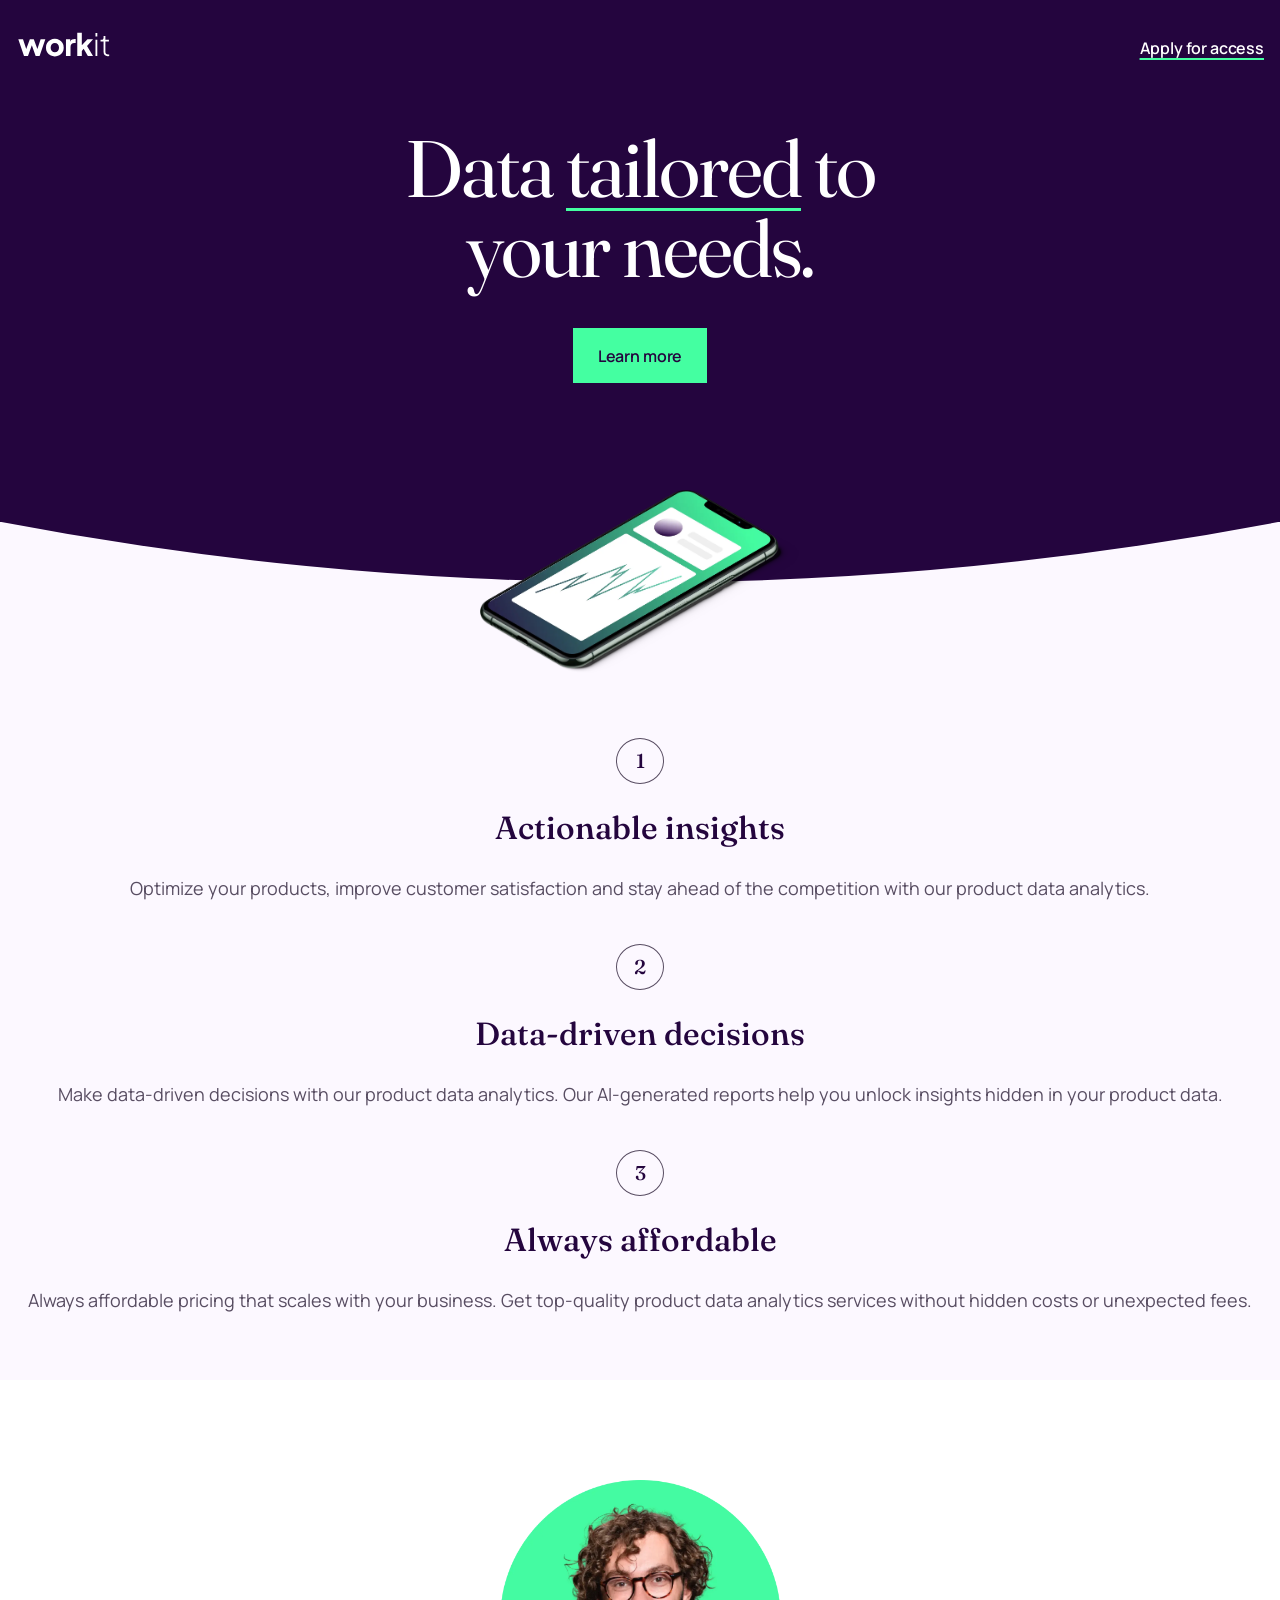
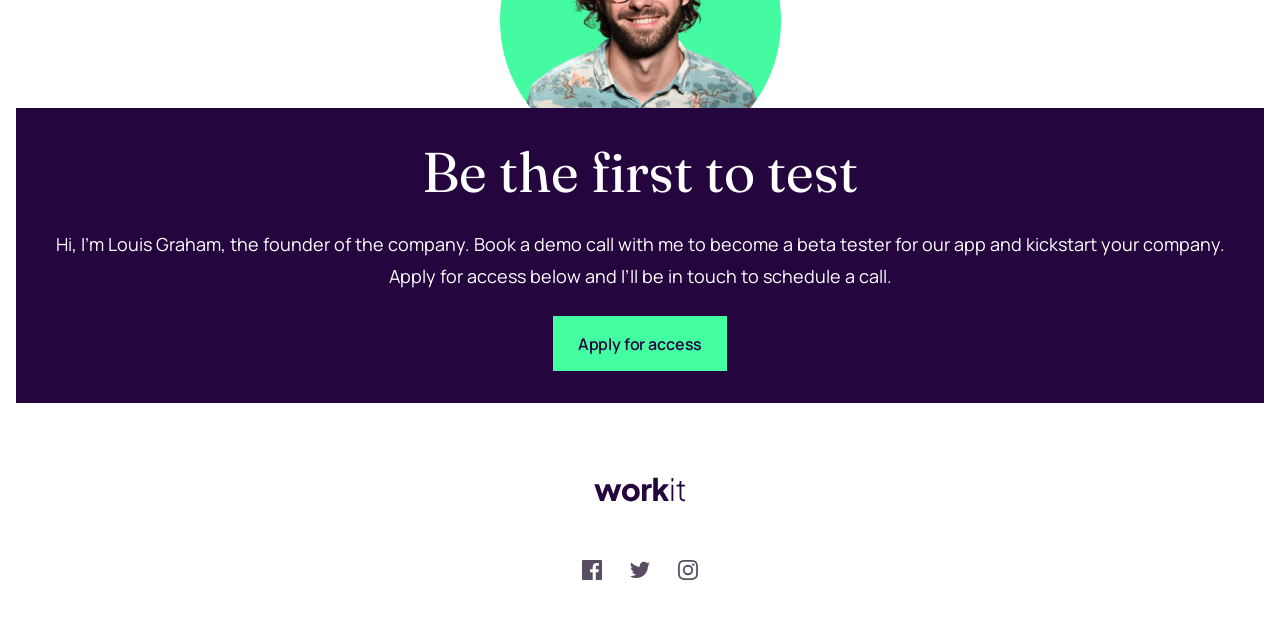
==== index.html @ 3f11b243 "Updated file structure" ====
<!DOCTYPE html>
<html lang="en">
<head>
  <meta charset="UTF-8">
  <meta name="viewport" content="width=device-width, initial-scale=1.0">

  <link rel="icon" type="image/png" sizes="32x32" href="./assets/images/favicon-32x32.png">
  
  <link rel="preconnect" href="https://fonts.googleapis.com">
  <link rel="preconnect" href="https://fonts.gstatic.com" crossorigin>
  <link href="https://fonts.googleapis.com/css2?family=Fraunces:ital,opsz,wght@0,9..144,100..900;1,9..144,100..900&family=Manrope:wght@200..800&display=swap" rel="stylesheet">
  
  <link rel="stylesheet" href="./index.css">
  
  <title>Frontend Mentor | Workit landing page</title>
</head>
<body>
  <section class="section section-1 bg-dark-purple">
    <nav>
      <img class="home-logo" alt="workit logo" src="./assets/images/logo-light.svg" />
      <button class="button button-secondary">Apply for access</button>
    </nav>
    <div class="hero">
      <h1 class="heading-l">Data <span class="underline">tailored</span> to<br  /> your needs.</h1>
      <button class="button button-primary">Learn more</button>
    </div>
  </section>
  <section class="section section-2 bg-ghost-white">
    <img class="hero-image" alt="phone" src="./assets/images/image-hero.webp" />
    <div class="features">
      <div class="features-item">
        <p class="features-number dark-purple">1</p>
        <div class="features-content">
          <h2 class="heading-s">Actionable insights</h2>
          <p> Optimize your products, improve customer satisfaction and stay ahead of the competition with our product data analytics.</p>
        </div>
      </div>
      <div class="features-item">
        <p class="features-number dark-purple">2</p>
        <div class="features-content">
          <h2 class="heading-s">Data-driven decisions</h2>
          <p>Make data-driven decisions with our product data analytics. Our AI-generated reports help you unlock insights hidden in your product data.</p>
        </div>
      </div>
      <div class="features-item">
        <p class="features-number dark-purple">3</p>
        <div class="features-content">
          <h2 class="heading-s">Always affordable</h2>
          <p>Always affordable pricing that scales with your business. Get top-quality product data analytics services without hidden costs or unexpected fees.</p>
        </div>
      </div>
    </div>
  </section>
  <section class="section section-3">
    <img class="founder" alt="founder" src="./assets/images/image-founder.webp"/>
    <div class="call-to-action bg-dark-purple white">
      <h2 class="heading-m">Be the first to test</h2>
      <p> Hi, I'm Louis Graham, the founder of the company. Book a demo call with me to become a beta tester for our app and kickstart your company. Apply for access below and I’ll be in touch to schedule a call.</p>
      <button class="button button-primary">Apply for access</button>
    </div>
  </section>
  <section class="section section-4">
    <img class="bottom-logo" alt="workit logo" src="./assets/images/logo-dark.svg"/>
    <div class="social-links">
      <img alt="facebook logo" src="./assets/images/icon-facebook.svg"/>
      <img alt="twitter logo" src="./assets/images/icon-twitter.svg" />
      <img alt="instagram logo" src="./assets/images/icon-instagram.svg"/>
    </div>
  </section>
</body>
</html>
---- index.css ----
/* Reset */
* {
	box-sizing: border-box;
	margin: 0;
	padding: 0;
	border: none;
}

/* Colors */
:root {
	--Dark-purple: #24053e;
	--Davys-grey: #584d62;
	--Eucalyptus: #44ffa1;
	--Ghost-white: #fcf8ff;
	--White: #fff;
}
.dark-purple {
	color: var(--Dark-purple);
}
.bg-dark-purple {
	background-color: var(--Dark-purple);
}
.davys-grey {
	color: var(--Davys-grey);
}
.bg-davys-grey {
	background-color: var(--Davys-grey);
}
.eucalpytus {
	color: var(--Eucalyptus);
}
.bg-eucalyptus {
	background-color: var(--Eucalyptus);
}
.ghost-white {
	color: var(--Ghost-white);
}
.bg-ghost-white {
	background-color: var(--Ghost-white);
}
.white {
	color: var(--White);
}
.bg-white {
	background-color: var(--White)
}

/* Typography */
body {
	font-family: "Manrope", sans-serif;
	font-size: 16px;
	line-height: 28px;
}

.heading-l {
	font-family: "Fraunces", serif;
	font-size: 50px;
	line-height: 50px;
	letter-spacing: -2px;
	font-weight: 400;
	color: var(--White);
}
.heading-m {
	font-family: "Fraunces", serif;
	font-size: 32px;
	line-height: 48px;
	font-weight: 400;
}
.heading-s {
	font-family: "Fraunces", serif;
	font-size: 28px;
	line-height: 36px;
	font-weight: 500;
	color: var(--Dark-purple);
}

@media (min-width: 768px) {
	.heading-l {
		font-size: 60px;
		line-height: 60px;
	}
	.heading-m {
		font-size: 48px;
		line-height: 56px;
	}
}
@media (min-width: 1024px) {
	body {
		font-size: 18px;
		line-height: 32px;
	}
	.heading-l {
		font-size: 80px;
		line-height: 80px;
	}
	.heading-m {
		font-size: 56px;
		line-height: 64px;
	}
	.heading-s {
		font-size: 32px;
		line-height: 40px;
	}
	.button {
		font-size: 18px;
		line-height: 32px;
		letter-spacing: -0.18px;
	}
}

/* Buttons */
.button {
	font-weight: 600;
	font-family: "Manrope", sans-serif;
	letter-spacing: -0.16px;
	font-size: 16px;
	line-height: 32px;
	transition: 0.1s ease;
	cursor: pointer;
}

.button-primary {
	color: var(--Dark-purple);
	background-color: var(--Eucalyptus);
	border: 2px solid var(--Eucalyptus);
	padding: 9.5px 22.58px;
}
.button-primary:hover {
	color: var(--Eucalyptus);
	background-color: rgba(255, 255, 255, 0);
}

.button-secondary {
	color: var(--White);
	background-color: rgba(255, 255, 255, 0);
	text-decoration: underline 2px var(--Eucalyptus);
	text-underline-offset: 4px;
}
.button-secondary:hover {
	color: var(--Eucalyptus);
}

/* Misc Utility */
.underline {
	text-decoration: underline 3px var(--Eucalyptus);
	text-underline-offset: 11px;
}
.curved-bottom {
	height: 4.72vw;
	clip-path: ellipse(266vw 266vw at 50% calc(100% - 266vw));
}

/* Layout */
.section {
	position: relative;
}
.section-1 {
	text-align: center;
	display: flex;
	flex-direction: column;
	align-items: center;
	padding: 32px 16px 139px 16px;
	gap: 64px;
}

nav {
	width: 100%;
	display: flex;
	justify-content: space-between;
}
.home-logo {
	width: 95.76px;
	height: 24.61px;
}
.hero {
	display: flex;
	flex-direction: column;
	gap: 40px;
	align-items: center;
}

.hero-image {
	width: 320px;
	height: 184px;
	position: absolute;
	left: 50%;
	transform: translate(-50%, -50%);
	z-index: 1;
}

.section-2::before {
	content: '';
	display: block;
	height: 4.72vw;
	background-color: var(--Dark-purple);
	clip-path: ellipse(266vw 266vw at 50% calc(100% - 266vw));
}
.section-2 {
	color: var(--Davys-grey);
}

.features {
	display: flex;
	flex-direction: column;
	gap: 40px;
	padding: 156px 16px 64px 16px;
}
.features-item {
	display: flex;
	flex-direction: column;
	align-items: center;
	gap: 24px;
}
.features-number {
	width: 48px;
	height: 46px;
	display: flex;
	align-items: center;
	justify-content: center;
	font-family: "Fraunces", serif;
	font-size: 20px;
	line-height: 36px;
	font-weight: 500;
	border: 1px solid var(--Davys-grey);
	border-radius: 100%;
}
.features-content {
	display: flex;
	flex-direction: column;
	align-items: center;
	gap: 24px;
	text-align: center;
}

.section-3 {
	margin-top: 100px;
	margin-bottom: 74px;
	padding: 0px 16px;
	text-align: center;
	display: flex;
	flex-direction: column;
	align-items: center;
}
.call-to-action {
	padding: 32px;
	display: flex;
	flex-direction: column;
	align-items: center;
	gap: 24px;
}

img.founder  {
	width: 281px;
	height: 281px;
	display: block;
	margin-bottom: -53px;
}

.section-4 {
	display: flex;
	flex-direction: column;
	gap: 58px;
	align-items: center;
	margin-bottom: 64px;
}
.bottom-logo {
	width: 95.76px;
	height: 24.61px;
}
.social-links {
	display: flex;
	gap: 28px;
}
.social-links img {
	height: 20px;
	width: 20px;
}
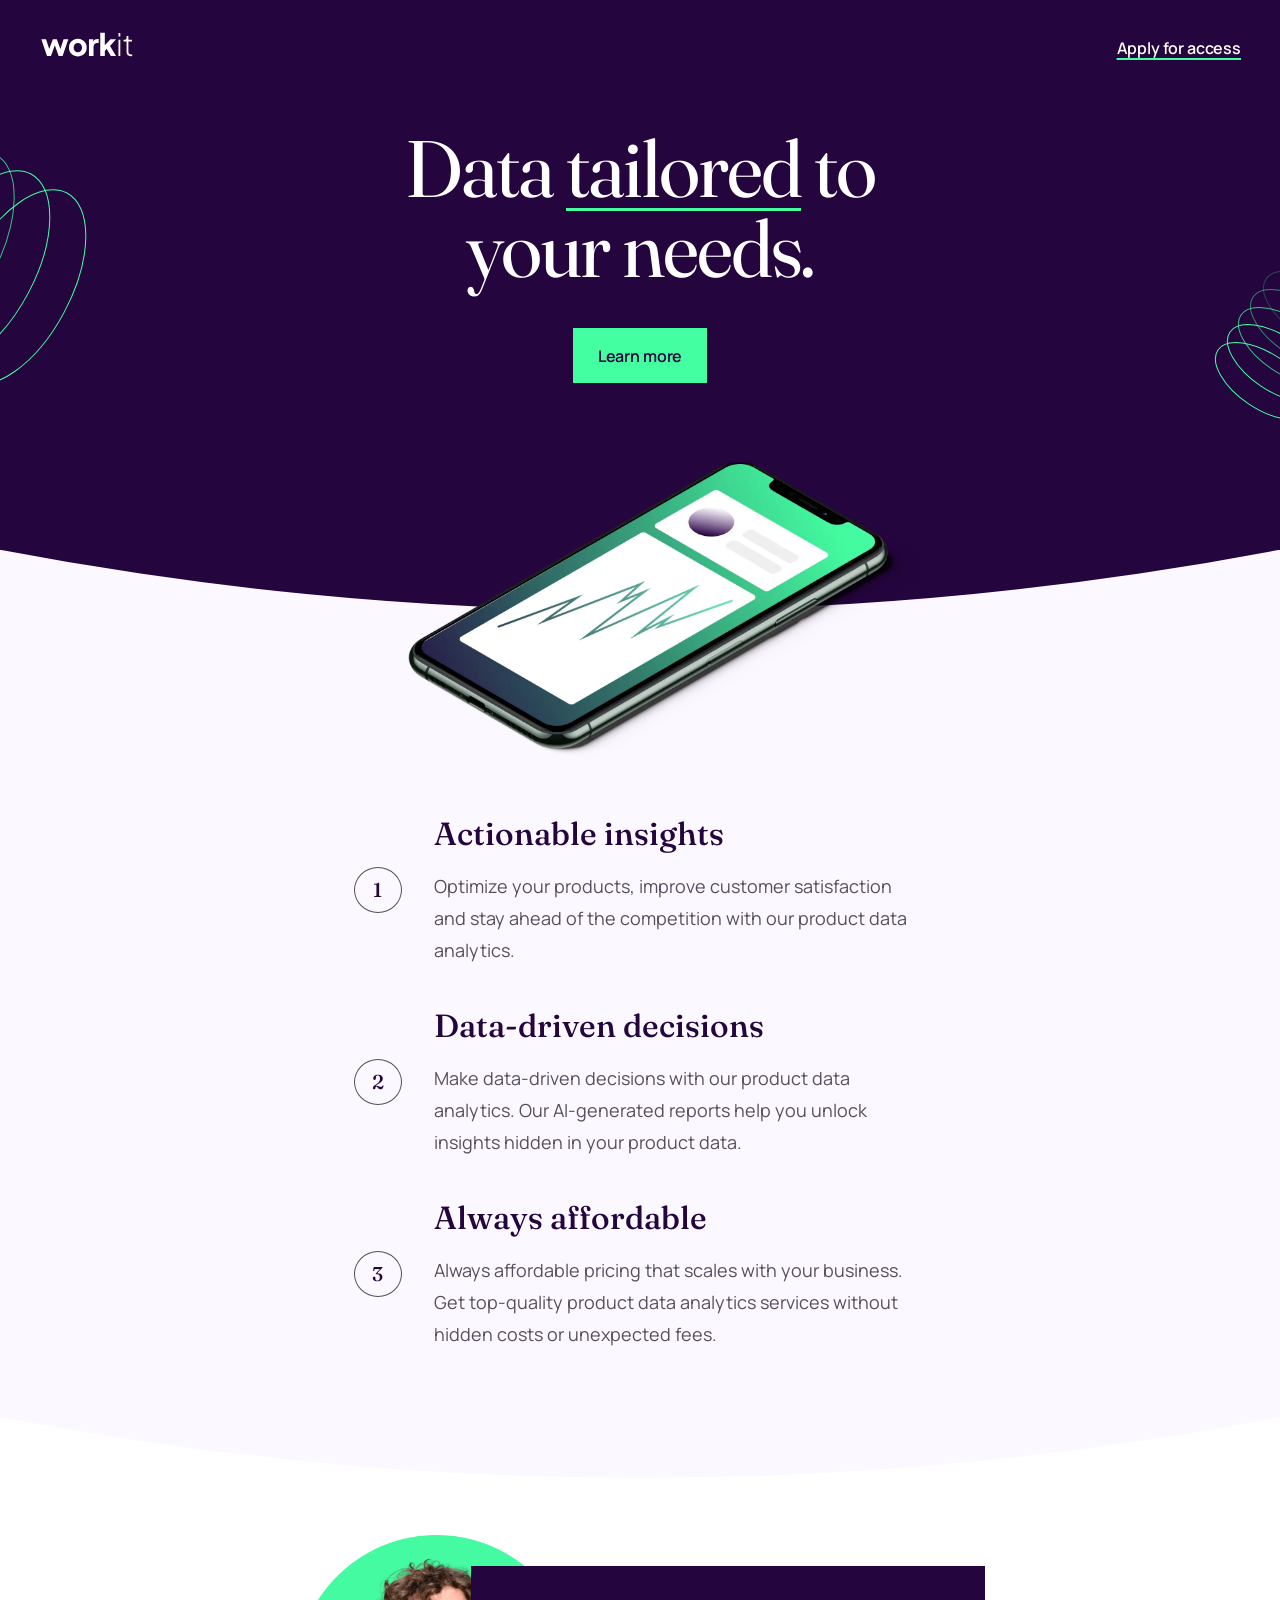
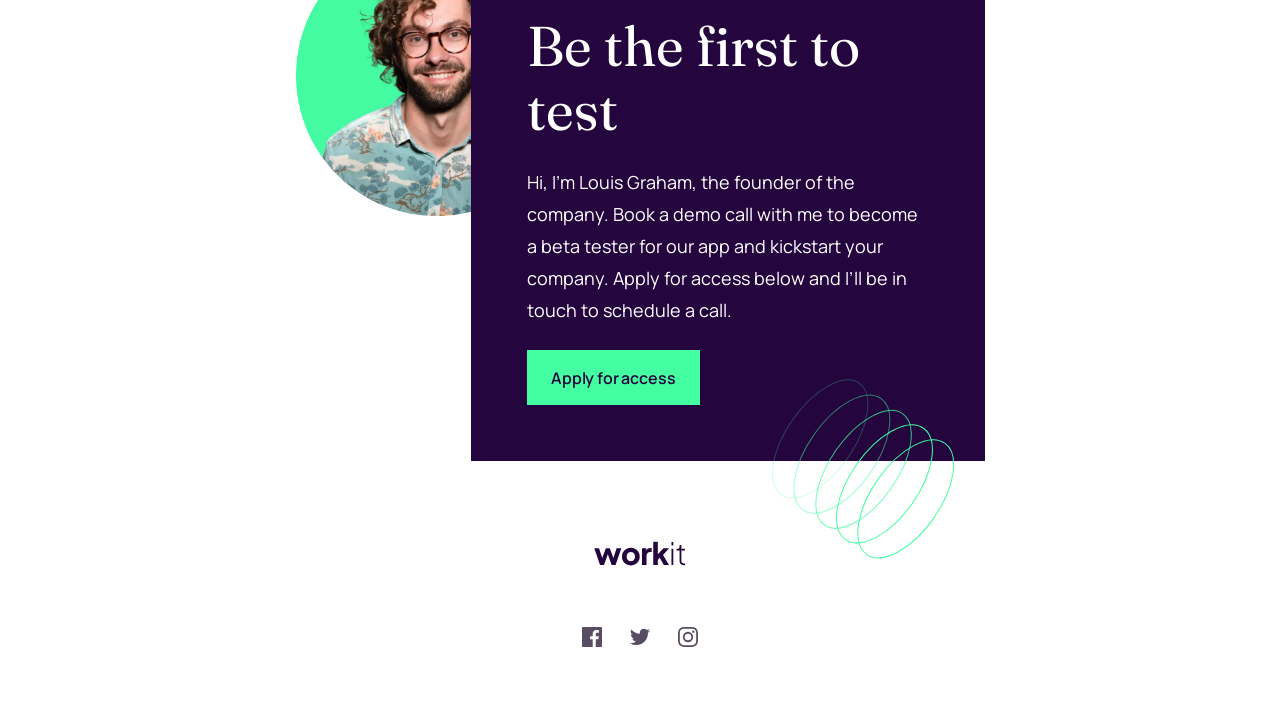
==== commit 570d3000: "Tablet styles completed" ====
--- a/index.html
+++ b/index.html
@@ -52,19 +52,21 @@
     </div>
   </section>
   <section class="section section-3">
-    <img class="founder" alt="founder" src="./assets/images/image-founder.webp"/>
-    <div class="call-to-action bg-dark-purple white">
-      <h2 class="heading-m">Be the first to test</h2>
-      <p> Hi, I'm Louis Graham, the founder of the company. Book a demo call with me to become a beta tester for our app and kickstart your company. Apply for access below and I’ll be in touch to schedule a call.</p>
-      <button class="button button-primary">Apply for access</button>
+    <div class="wrapper">
+      <img class="founder" alt="founder" src="./assets/images/image-founder.webp"/>
+      <div class="call-to-action bg-dark-purple white">
+        <h2 class="heading-m">Be the first to test</h2>
+        <p> Hi, I'm Louis Graham, the founder of the company. Book a demo call with me to become a beta tester for our app and kickstart your company. Apply for access below and I’ll be in touch to schedule a call.</p>
+        <button class="button button-primary">Apply for access</button>
+      </div>
     </div>
   </section>
   <section class="section section-4">
     <img class="bottom-logo" alt="workit logo" src="./assets/images/logo-dark.svg"/>
     <div class="social-links">
-      <img alt="facebook logo" src="./assets/images/icon-facebook.svg"/>
-      <img alt="twitter logo" src="./assets/images/icon-twitter.svg" />
-      <img alt="instagram logo" src="./assets/images/icon-instagram.svg"/>
+      <a><img alt="facebook logo" src="./assets/images/icon-facebook.svg"/></a>
+      <a><img alt="twitter logo" src="./assets/images/icon-twitter.svg" /></a>
+      <a><img alt="instagram logo" src="./assets/images/icon-instagram.svg"/></a>
     </div>
   </section>
 </body>
--- a/index.css
+++ b/index.css
@@ -162,6 +162,14 @@
 	padding: 32px 16px 139px 16px;
 	gap: 64px;
 }
+@media screen and (min-width: 768px) {
+	.section-1 {
+		padding: 32px 39px 167px 39px;
+		background-image: url('./assets/images/bg-pattern-1.svg'), url('./assets/images/bg-pattern-2.svg');
+		background-repeat: no-repeat, no-repeat;
+		background-position: -225px 90px, calc(100% + 95px) 255px;
+	}
+}
 
 nav {
 	width: 100%;
@@ -187,6 +195,13 @@
 	transform: translate(-50%, -50%);
 	z-index: 1;
 }
+@media screen and (min-width: 768px) {
+	.hero-image {
+		width: 514px;
+		height: 296px;
+		transform: translate(-45%, -50%);
+	}
+}
 
 .section-2::before {
 	content: '';
@@ -202,8 +217,9 @@
 .features {
 	display: flex;
 	flex-direction: column;
+	align-items: center;
 	gap: 40px;
-	padding: 156px 16px 64px 16px;
+	padding: 156px 16px 54px 16px;
 }
 .features-item {
 	display: flex;
@@ -213,6 +229,7 @@
 }
 .features-number {
 	width: 48px;
+	min-width: 48px;
 	height: 46px;
 	display: flex;
 	align-items: center;
@@ -231,12 +248,41 @@
 	gap: 24px;
 	text-align: center;
 }
-
+@media screen and (min-width: 768px) {
+	.features {
+		padding: 204px 97px 67px 97px;
+	}
+	.features-item {
+		flex-direction: row;
+		gap: 32px;
+		width: 573px;
+	}
+	.features-content {
+		text-align: left;
+		align-items: flex-start;
+		gap: 16px;
+	}
+}
+
+.section-3::before {
+	content: '';
+	display: block;
+	position: absolute;
+	top: 0;
+	height: 4.72vw;
+	width: 100%;
+	background-color: var(--Ghost-white);
+	clip-path: ellipse(266vw 266vw at 50% calc(100% - 266vw));
+}
 .section-3 {
-	margin-top: 100px;
-	margin-bottom: 74px;
-	padding: 0px 16px;
+	position: relative;
+	padding: 118px 16px 74px 16px;
 	text-align: center;
+	display: flex;
+	flex-direction: column;
+	align-items: center;
+}
+.section-3 .wrapper {
 	display: flex;
 	flex-direction: column;
 	align-items: center;
@@ -254,7 +300,48 @@
 	height: 281px;
 	display: block;
 	margin-bottom: -53px;
-}
+	position: relative;
+	z-index: -1;
+}
+@media screen and (min-width: 768px) {
+	.section-3 {
+		padding: 118px 40px 80px 40px;
+	}
+	.section-3 .wrapper {
+		position: relative;
+		height: 526px;
+		width: 689px;
+	}
+	
+	img.founder {
+		margin: 0px;
+		position: absolute;
+		top: 0px;
+		left: 0px;
+	}
+	
+	.call-to-action {
+		padding: 48px 56px 56px 56px;
+		position: absolute;
+		bottom: 0px;
+		right: 0px;
+		align-items: flex-start;
+		text-align: left;
+		width: 514px;
+		
+	}
+	.call-to-action::after {
+		content: '';
+		background-image: url(./assets/images/bg-pattern-3.svg);
+		background-repeat: no-repeat;
+		width: 202px;
+		height: 196px;
+		position: absolute;
+		right: 30px;
+		bottom: -98px;
+	}
+}
+
 
 .section-4 {
 	display: flex;
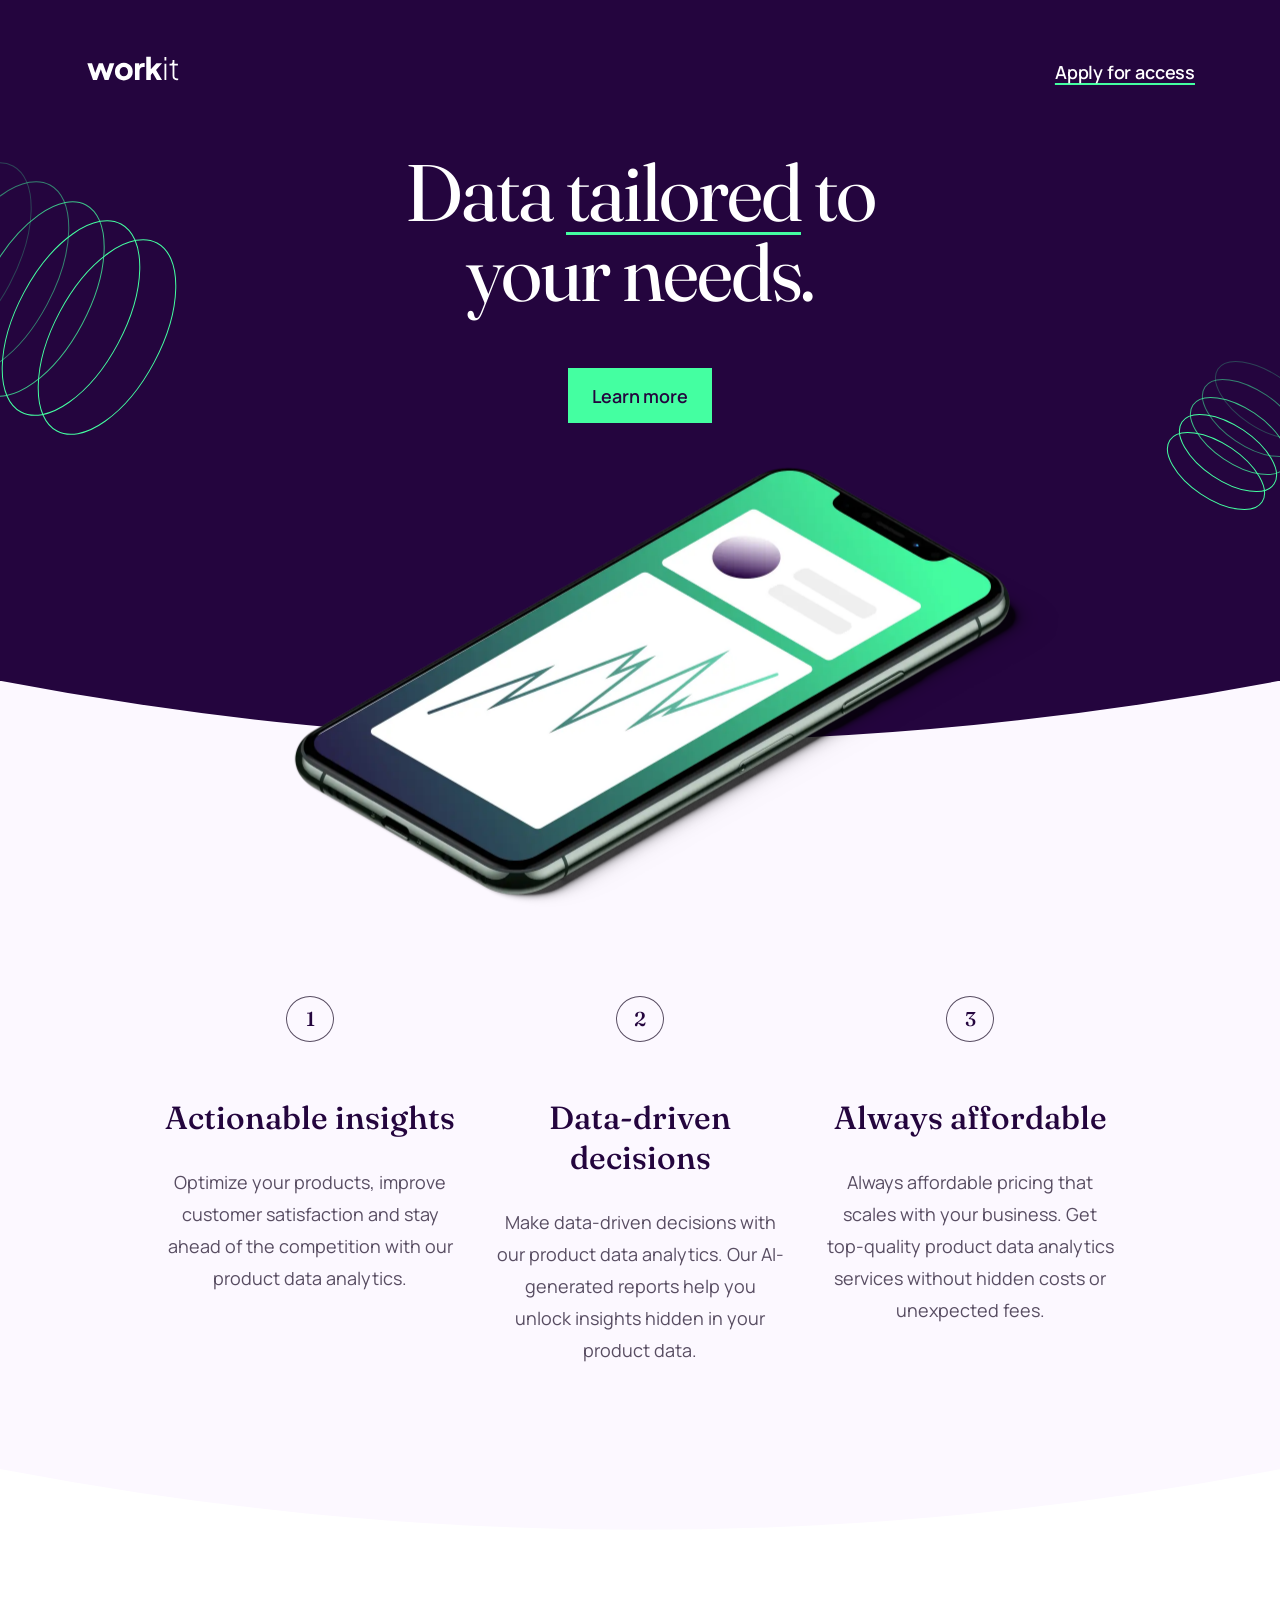
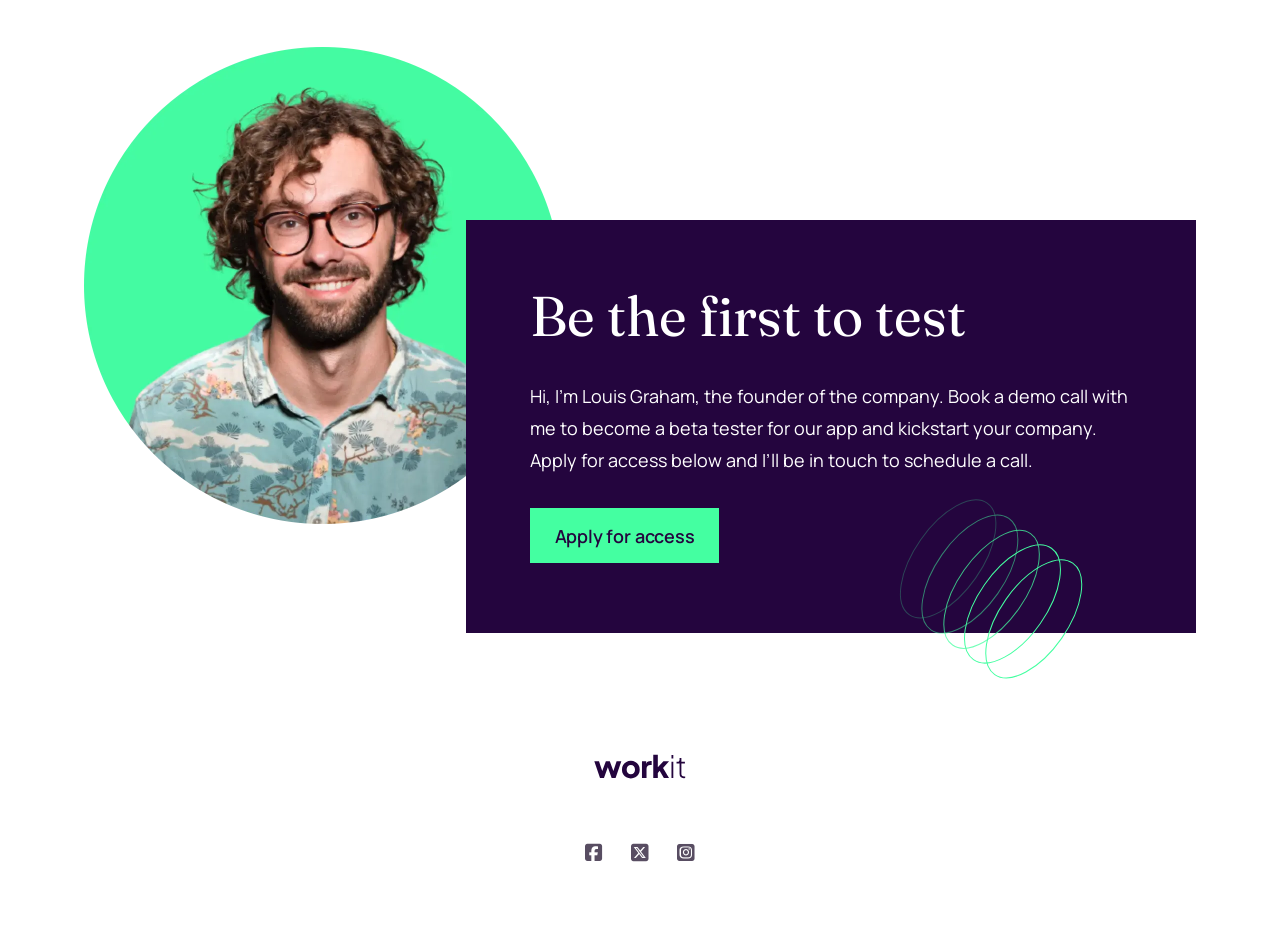
==== commit 2fcab017: "Desktop styles complete" ====
--- a/index.html
+++ b/index.html
@@ -9,6 +9,8 @@
   <link rel="preconnect" href="https://fonts.googleapis.com">
   <link rel="preconnect" href="https://fonts.gstatic.com" crossorigin>
   <link href="https://fonts.googleapis.com/css2?family=Fraunces:ital,opsz,wght@0,9..144,100..900;1,9..144,100..900&family=Manrope:wght@200..800&display=swap" rel="stylesheet">
+  
+  <link rel="stylesheet" href="https://cdnjs.cloudflare.com/ajax/libs/font-awesome/6.5.2/css/all.min.css" integrity="sha512-SnH5WK+bZxgPHs44uWIX+LLJAJ9/2PkPKZ5QiAj6Ta86w+fsb2TkcmfRyVX3pBnMFcV7oQPJkl9QevSCWr3W6A==" crossorigin="anonymous" referrerpolicy="no-referrer" />
   
   <link rel="stylesheet" href="./index.css">
   
@@ -64,9 +66,9 @@
   <section class="section section-4">
     <img class="bottom-logo" alt="workit logo" src="./assets/images/logo-dark.svg"/>
     <div class="social-links">
-      <a><img alt="facebook logo" src="./assets/images/icon-facebook.svg"/></a>
-      <a><img alt="twitter logo" src="./assets/images/icon-twitter.svg" /></a>
-      <a><img alt="instagram logo" src="./assets/images/icon-instagram.svg"/></a>
+      <a><i class="fa-brands fa-square-facebook"></i></a>
+      <a><i class="fa-brands fa-square-x-twitter"></i></a>
+      <a><i class="fa-brands fa-square-instagram"></i></a>
     </div>
   </section>
 </body>
--- a/index.css
+++ b/index.css
@@ -139,7 +139,12 @@
 .button-secondary:hover {
 	color: var(--Eucalyptus);
 }
-
+@media screen and (min-width: 1024px) {
+	.button {
+		font-size: 18px;
+		letter-spacing: -0.18px;
+	}
+}
 /* Misc Utility */
 .underline {
 	text-decoration: underline 3px var(--Eucalyptus);
@@ -162,14 +167,7 @@
 	padding: 32px 16px 139px 16px;
 	gap: 64px;
 }
-@media screen and (min-width: 768px) {
-	.section-1 {
-		padding: 32px 39px 167px 39px;
-		background-image: url('./assets/images/bg-pattern-1.svg'), url('./assets/images/bg-pattern-2.svg');
-		background-repeat: no-repeat, no-repeat;
-		background-position: -225px 90px, calc(100% + 95px) 255px;
-	}
-}
+
 
 nav {
 	width: 100%;
@@ -196,10 +194,34 @@
 	z-index: 1;
 }
 @media screen and (min-width: 768px) {
+	.section-1 {
+		padding: 32px 39px 167px 39px;
+		background-image: url('./assets/images/bg-pattern-1.svg'), url('./assets/images/bg-pattern-2.svg');
+		background-repeat: no-repeat, no-repeat;
+		background-position: -225px 90px, calc(100% + 95px) 255px;
+	}
 	.hero-image {
 		width: 514px;
 		height: 296px;
 		transform: translate(-45%, -50%);
+	}
+}
+@media screen and (min-width: 1024px) {
+	.section-1 {
+		padding-top: 56px;
+		padding-bottom: 258px;
+		background-position: -135px 140px, calc(100% + 47px) 345px;
+	}
+	nav {
+		max-width: 1110px;
+	}
+	.hero {
+		gap: 56px;
+	}
+	.hero-image {
+		width: 767px;
+		height: 441px;
+		transform: translate(-45%, -62%);
 	}
 }
 
@@ -262,6 +284,23 @@
 		align-items: flex-start;
 		gap: 16px;
 	}
+}
+@media screen and (min-width: 1024px) {
+	.features {
+		padding: 255px 165px 103px 165px;
+		flex-direction: row;
+		align-items: flex-start;
+	}
+	.features-item {
+		flex-direction: column;
+		gap: 56px;
+	}
+	.features-content {
+		align-items: center;
+		text-align: center;
+		gap: 28px;
+	}
+	
 }
 
 .section-3::before {
@@ -341,6 +380,31 @@
 		bottom: -98px;
 	}
 }
+@media screen and (min-width: 1024px) {
+	.section-3 {
+		padding-top: 178px;
+		padding-bottom: 121px;
+	}
+	.section-3 .wrapper {
+		max-width: 1112px;
+		width: 100%;
+		height: 586px;
+	}
+	img.founder {
+		width: 477px;
+		height: 477px;
+	}
+	.call-to-action {
+		width: 730px;
+		height: 413px;
+		padding: 64px;
+		gap: 32px;
+	}
+	.call-to-action::after {
+		right: 113px;
+		bottom: -46px;
+	}
+}
 
 
 .section-4 {
@@ -358,15 +422,22 @@
 	display: flex;
 	gap: 28px;
 }
-.social-links img {
-	height: 20px;
-	width: 20px;
-}
-
-
-
-
-
-
-
-
+.social-links i {
+	color: var(--Davys-grey);
+	font-size: 20px;
+	transition: 0.3s ease;
+	cursor: pointer;
+}
+.social-links i:hover {
+	color: var(--Dark-purple);
+}
+
+
+
+
+
+
+
+
+
+
